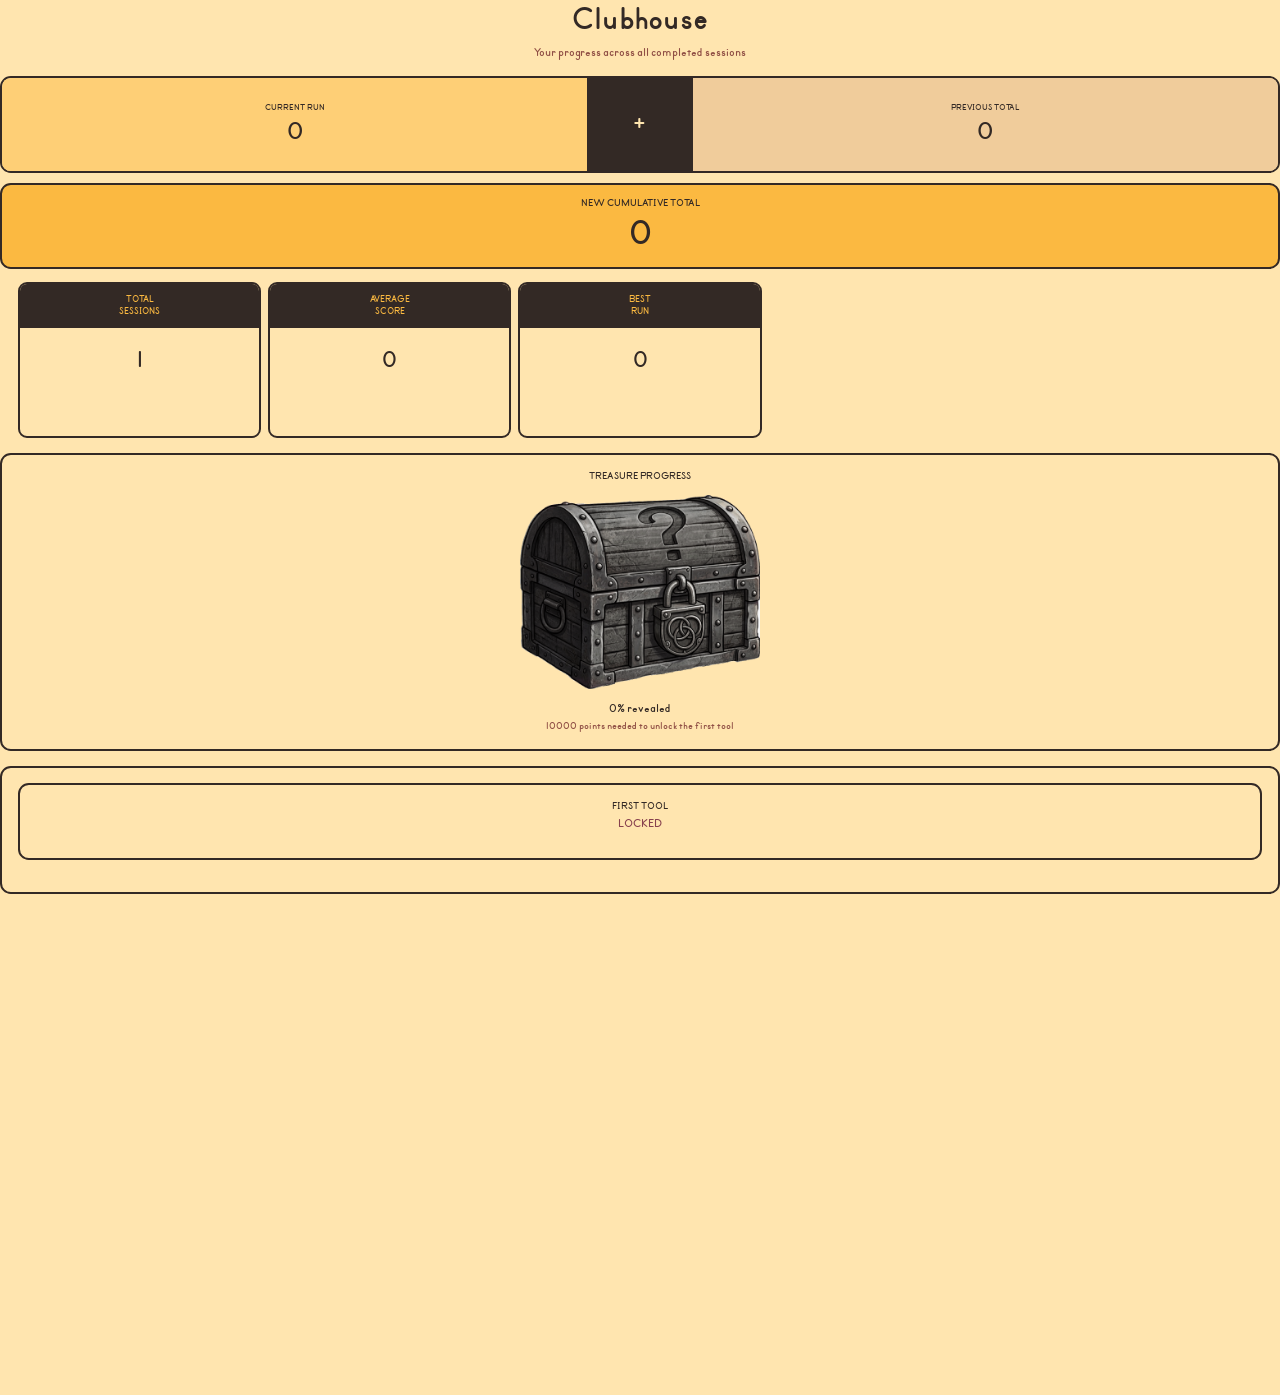
==== clubhouse.html @ 634c773b "meta-narrative" ====
<!DOCTYPE html>
<html lang="en">
<head>
    <meta charset="UTF-8">
    <title>Clubhouse</title>
    <meta name="description" content="Clubhouse Summary">
    <meta name="viewport" content="user-scalable=no, initial-scale=1.0, maximum-scale=1.0, width=device-width, viewport-fit=cover">
    <meta name="robots" content="noindex">

    <link rel="shortcut icon" href="#">
    <link rel="stylesheet" href="css/clubhouse.css">

    <link rel="preconnect" href="https://fonts.googleapis.com/">
    <link rel="preconnect" href="https://fonts.gstatic.com/" crossorigin>
    <link href="https://fonts.googleapis.com/css2?family=Patrick+Hand&display=swap" rel="stylesheet">
</head>
<body>

    <div class="content-wrapper">
<button class="button__exit button__exit--hidden" type="button">EXIT</button>

<p class="p-title">Clubhouse</p>
<p class="p-subtitle">Your progress across all completed sessions</p>

<div class="summary-card summary-card--hero summary-card--hero-compact">
    <div class="summary-hero-left">
        <p class="p-summary-label">CURRENT RUN</p>
        <p class="p-summary-value clubhouse-stat-finalScore">0</p>
    </div>

    <div class="summary-hero-center">
        <p class="p-summary-symbol">+</p>
    </div>

    <div class="summary-hero-right">
        <p class="p-summary-label">PREVIOUS TOTAL</p>
        <p class="p-summary-value clubhouse-stat-previousTotal">0</p>
    </div>
</div>

<div class="summary-card summary-card--result summary-card--result-compact">
    <p class="p-result-title">NEW CUMULATIVE TOTAL</p>
    <p class="p-result-score clubhouse-stat-newTotal">0</p>
</div>

<div class="stat-container">
    <div class="stat stat-sessions stat--hidden">
        <p class="p-debrief-title">TOTAL<br>SESSIONS</p>
        <p class="p-debrief-stat clubhouse-stat-totalSessions">0</p>
    </div>

    <div class="stat stat-average stat--hidden">
        <p class="p-debrief-title">AVERAGE<br>SCORE</p>
        <p class="p-debrief-stat clubhouse-stat-averageScore">0</p>
    </div>

    <div class="stat stat-best stat--hidden">
        <p class="p-debrief-title">BEST<br>RUN</p>
        <p class="p-debrief-stat clubhouse-stat-bestScore">0</p>
    </div>

    <div class="stat stat-streak stat--hidden">
        <p class="p-debrief-title">WIN<br>STREAK</p>
        <p class="p-debrief-stat clubhouse-stat-winStreak">0</p>
    </div>

    <div class="stat stat-rank stat--hidden">
        <p class="p-debrief-title">PLAYER<br>RANK</p>
        <p class="p-debrief-stat clubhouse-stat-rank">???</p>
    </div>
</div>

<!--<div class="character-panel">
    <p class="p-history-title">Chosen Character</p>
    <div class="character-display">
        <img
            id="clubhouse-character-image"
            class="clubhouse-character-image"
            src="../assets/player/default-character.png"
            alt="Chosen character"
        >
    </div>
</div>-->

<div class="summary-card treasure-card">
    <p class="p-result-title">TREASURE PROGRESS</p>

    <div class="treasure-visual">
        <img
            class="treasure-image"
            id="treasure-image"
            src="assets/website/clubhouse/100.png"
            alt="Treasure progress chest"
        >
    </div>

    <p class="treasure-progress-text">
        <span class="clubhouse-stat-progressPercent">0%</span>
        revealed
    </p>

    <p class="treasure-progress-subtext">
        <span class="clubhouse-stat-pointsToUnlock">10000</span>
        points needed to unlock the first tool
    </p>
</div>

<div class="summary-card unlock-card">
    <div class="tool-panel">
        <button
            class="button button--primary button-unlock-tool"
            type="button"
            style="display: none;"
        >
            UNLOCK TOOL
        </button>

        <div class="tool-display" style="display: none;">
            <img
                class="tool-image"
                src="assets/website/clubhouse/magnifying-glass.png"
                alt="Magnifying Glass tool"
            >
            <p class="tool-display-label">Magnifying Glass Ready</p>
        </div>
    </div>
<div class="clubhouse-cutscene clubhouse-cutscene--hidden" id="clubhouse-cutscene">
    <div class="clubhouse-cutscene__backdrop"></div>

    <img
        class="clubhouse-cutscene__background"
        id="clubhouse-cutscene-background"
        src=""
        alt=""
    >

    <img
        class="clubhouse-cutscene__character clubhouse-cutscene__character--hidden"
        id="clubhouse-cutscene-character"
        src=""
        alt=""
    >

    <img
        class="clubhouse-cutscene__tool clubhouse-cutscene__tool--hidden"
        id="clubhouse-cutscene-tool"
        src=""
        alt=""
    >

    <div class="clubhouse-cutscene__dialogue">
        <p class="clubhouse-cutscene__name" id="clubhouse-cutscene-name"></p>
        <p class="clubhouse-cutscene__text" id="clubhouse-cutscene-text"></p>
        <p class="clubhouse-cutscene__hint">Click to continue</p>
    </div>
</div>
<div class="summary-card unlock-card">
    <p class="p-result-title">FIRST TOOL</p>
    <p class="unlock-tool-status clubhouse-stat-unlockStatus">LOCKED</p>
</div>
            </div>

            <div class="score-container score-container--hidden">
                <div class="clubhouse-score-meter"></div>
            </div>

            <div class="medal-container medal-container--hidden">
                <div class="div-medal-container" id="div-medal-container-1">
                    <p class="p-debrief-title debrief-stat-rank debrief-stat-rank--light-brown clubhouse-rank-label-1">???</p>
                    <img class="img-medal img-medal--hidden" id="img-medal-1" src="assets/debrief/medal/medal-1-hidden.png" alt="Rank 1 medal">
                </div>

                <div class="div-medal-container" id="div-medal-container-2">
                    <p class="p-debrief-title debrief-stat-rank debrief-stat-rank--light-brown clubhouse-rank-label-2">???</p>
                    <img class="img-medal img-medal--hidden" id="img-medal-2" src="assets/debrief/medal/medal-2-hidden.png" alt="Rank 2 medal">
                </div>

                <div class="div-medal-container" id="div-medal-container-3">
                    <p class="p-debrief-title debrief-stat-rank debrief-stat-rank--light-brown clubhouse-rank-label-3">???</p>
                    <img class="img-medal img-medal--hidden" id="img-medal-3" src="assets/debrief/medal/medal-3-hidden.png" alt="Rank 3 medal">
                </div>

                <div class="div-medal-container" id="div-medal-container-4">
                    <p class="p-debrief-title debrief-stat-rank debrief-stat-rank--light-brown clubhouse-rank-label-4">???</p>
                    <img class="img-medal img-medal--hidden" id="img-medal-4" src="assets/debrief/medal/medal-4-hidden.png" alt="Rank 4 medal">
                </div>

                <div class="div-medal-container" id="div-medal-container-5">
                    <p class="p-debrief-title debrief-stat-rank debrief-stat-rank--light-brown clubhouse-rank-label-5">???</p>
                    <img class="img-medal img-medal--hidden" id="img-medal-5" src="assets/debrief/medal/medal-5-hidden.png" alt="Rank 5 medal">
                </div>
            </div>

            <div class="history-panel">
                <p class="p-history-title">Recent Score History</p>

                <div class="history-list">
                    <div class="history-row">
                        <p class="history-label">Session 1</p>
                        <p class="history-value clubhouse-history-score-1">0</p>
                    </div>
                    <div class="history-row">
                        <p class="history-label">Session 2</p>
                        <p class="history-value clubhouse-history-score-2">0</p>
                    </div>
                    <div class="history-row">
                        <p class="history-label">Session 3</p>
                        <p class="history-value clubhouse-history-score-3">0</p>
                    </div>
                    <div class="history-row">
                        <p class="history-label">Session 4</p>
                        <p class="history-value clubhouse-history-score-4">0</p>
                    </div>
                    <div class="history-row">
                        <p class="history-label">Session 5</p>
                        <p class="history-value clubhouse-history-score-5">0</p>
                    </div>
                </div>
            </div>

            <div class="action-container action-container--hidden">
                <button class="button button--primary button-save-score" type="button">SAVE SCORE</button>
                <button class="button button--primary button-save-exit" type="button">SAVE AND EXIT</button>
                <button class="button button--secondary button-continue" type="button">CONTINUE</button>
                <button class="button button--secondary button-reset-history" type="button">RESET TOTAL</button>
            </div>

        </section>

    </div>

    <div class="page-wrapper page-wrapper--visible"></div>

    <script src="js/unlock-cutscene.js"></script>
    <script src="js/clubhouse.js"></script>
</body>
</html>
---- css/clubhouse.css ----
:root {
    --white: 255, 255, 255;
    --black: 51, 41, 37;
    --off-white: 255, 229, 175;
    --gold: 251, 185, 65;
    --gold-light: 254, 207, 118;
    --off-black: 51, 41, 37;
    --yellow: 255, 207, 52;
    --red: 244, 23, 59;
    --yellow-dark: 238, 168, 44;
    --salmon-dark: 135, 65, 78;
    --salmon-light: 255, 179, 137;
    --salmon: 255, 94, 88;
    --metal-gray-light: 232, 217, 212;
    --metal-gray-medium: 164, 140, 141;
    --metal-gray-dark: 101, 83, 88;
    --screen-blue-content: 45, 230, 255;
    --screen-red-content: 255, 140, 175;
    --screen-green-content: 125, 255, 145;
    --screen-yellow-content: 255, 228, 176;
    --teal: 112, 183, 151;
    --teal-light: 193, 250, 200;
    --brown: 203, 145, 110;
    --brown-light: 240, 204, 155;
    --brown-dark: 144, 79, 69;
    --bbb-green: #00C4A4;
    --bbb-green-light: #68EDB8;
    --bbb-green-dark: #005556;
}

@font-face {
    font-family: "Primer Print Bold";
    src: url("../assets/fonts/primerPrint/primer_print_bold-webfont.woff2") format("woff2"),
         url("../assets/fonts/primerPrint/primer_print_bold-webfont.woff") format("woff");
    font-weight: normal;
    font-style: normal;
    font-display: swap;
}

* {
    margin: 0;
    padding: 0;
    box-sizing: border-box;
}

html,
body {
    width: 100%;
    min-height: 100%;
    background-color: rgba(var(--off-white), 1);
    overflow-x: hidden;
}

body {
    cursor: url("../assets/interface/cursor/pointer.png"), auto;
    cursor: -webkit-image-set(
        url("../assets/interface/cursor/pointer-1x.png") 1x,
        url("../assets/interface/cursor/pointer-2x.png") 2x
    ), auto;
}

button,
input {
    cursor: url("../assets/interface/cursor/pointer.png"), auto;
    cursor: -webkit-image-set(
        url("../assets/interface/cursor/pointer-1x.png") 1x,
        url("../assets/interface/cursor/pointer-2x.png") 2x
    ), auto;
    font-family: "Primer Print Bold", sans-serif;
}

p,
button {
    font-family: "Primer Print Bold", sans-serif;
    color: rgba(var(--off-black), 1);
}

.content-wrapper {
    width: 100vw;
    height: 100vh;
    height: calc(var(--vh, 1vh) * 100);
    position: relative;
    max-width: 180vh;
    margin: 0 auto;
}

.page-wrapper {
    position: absolute;
    inset: 0;
    z-index: 1;
    background-color: rgba(var(--off-black), 1);
    transition: opacity 1s;
    pointer-events: none;
}

.page-wrapper--visible {
    opacity: 1;
}

.page-wrapper--hidden {
    opacity: 0;
}

.clubhouse-container {
    width: 84%;
    height: calc(var(--vh, 1vh) * 100);
    position: absolute;
    top: 50%;
    left: 50%;
    transform: translate(-50%, -50%);
    overflow: hidden;
    padding: 1.8% 2.2% 1.8% 2.2%;
    border-radius: 2vmin;
}

.p-title {
    text-align: center;
    font-size: clamp(2rem, 3.1vw, 4rem);
    line-height: 1;
    margin-bottom: 0.35rem;
}

.p-subtitle {
    text-align: center;
    font-size: clamp(0.9rem, 1.15vw, 1.3rem);
    color: rgba(var(--brown-dark), 1);
    margin-bottom: 1rem;
}

.summary-card {
    width: 100%;
    background-color: rgba(var(--off-white), 1);
    border: 0.3vmin solid rgba(var(--off-black), 1);
    border-radius: 1.2vmin;
}

.summary-card--hero {
    display: grid;
    grid-template-columns: 1fr 0.18fr 1fr;
    align-items: stretch;
    overflow: hidden;
    margin-bottom: 0.9rem;
}

.summary-hero-left,
.summary-hero-right,
.summary-hero-center {
    display: flex;
    flex-direction: column;
    align-items: center;
    justify-content: center;
    min-height: 7.8rem;
    padding: 1rem 0.8rem;
    text-align: center;
}

.summary-hero-left {
    background-color: rgba(var(--gold-light), 1);
}

.summary-hero-center {
    background-color: rgba(var(--off-black), 1);
}

.summary-hero-right {
    background-color: rgba(var(--brown-light), 1);
}

.p-summary-label {
    font-size: clamp(0.78rem, 0.95vw, 1rem);
    margin-bottom: 0.25rem;
}

.p-summary-value {
    font-size: clamp(2rem, 4vw, 5rem);
    line-height: 0.95;
}

.p-summary-symbol {
    font-size: clamp(2rem, 3.5vw, 4rem);
    line-height: 1;
    color: rgba(var(--off-white), 1);
}

.summary-card--result {
    text-align: center;
    background-color: rgba(var(--gold), 1);
    padding: 0.9rem 1rem 1rem 1rem;
    margin-bottom: 0.95rem;
}

.p-result-title {
    font-size: clamp(0.9rem, 1.1vw, 1.2rem);
    margin-bottom: 0.2rem;
}

.p-result-score {
    font-size: clamp(2.4rem, 5vw, 6rem);
    line-height: 0.95;
}

.stat-container {
    width: 100%;
    display: flex;
    justify-content: center;
    gap: 0.55%;
    margin: 0.8rem auto 0.9rem auto;
}

.stat {
    width: 19%;
    min-height: 9.8rem;
    background-color: rgba(var(--off-white), 1);
    border: 0.3vmin solid rgba(var(--off-black), 1);
    border-radius: 1vmin;
    overflow: hidden;
    transition: transform 0.3s, opacity 0.3s;
}

.stat--hidden {
    opacity: 0;
    transform: translateY(-20%);
}

.stat--visible {
    opacity: 1;
    transform: translateY(0%);
}

.p-debrief-title {
    width: 100%;
    padding: 0.65rem 0.45rem;
    text-align: center;
    line-height: 0.95;
    color: rgba(var(--gold), 1);
    background-color: rgba(var(--off-black), 1);
    font-size: clamp(0.78rem, 0.95vw, 1.1rem);
}

.p-debrief-stat {
    width: 100%;
    padding: 1.2rem 0.4rem 0.9rem 0.4rem;
    text-align: center;
    font-size: clamp(1.45rem, 2.25vw, 2.8rem);
    line-height: 1;
}

.score-container {
    width: 92%;
    height: 1rem;
    position: relative;
    margin: 0.9rem auto 1rem auto;
    overflow: hidden;
    background-color: rgba(var(--off-black), 1);
    border: 0.35vmin solid rgba(var(--off-black), 1);
    border-radius: 2vmin;
    transition: transform 0.3s, opacity 0.3s;
}

.score-container--hidden {
    opacity: 0;
    transform: translateY(-180%);
}

.score-container--visible {
    opacity: 1;
    transform: translateY(0%);
}

.clubhouse-score-meter {
    position: absolute;
    inset: 0;
    width: 100%;
    height: 100%;
    background-color: rgba(var(--gold), 1);
    transform-origin: left center;
    transform: scaleX(0);
    transition: transform 1s linear;
}

.medal-container {
    width: 100%;
    min-height: 7rem;
    display: flex;
    justify-content: space-between;
    gap: 0.8%;
    margin-bottom: 0.95rem;
    transition: transform 0.3s, opacity 0.3s;
}

.medal-container--hidden {
    opacity: 0;
    transform: translateY(-20%);
}

.medal-container--visible {
    opacity: 1;
    transform: translateY(0%);
}

.div-medal-container {
    width: 19%;
    min-height: 7rem;
    padding: 0.2rem 0.35rem;
    text-align: center;
    transition: transform 0.2s;
}

.div-medal-container--hidden,
.div-medal-container--visible {
    transform: scale(1);
}

.div-medal-container--emphasis {
    transform: scale(1.1);
}

.debrief-stat-rank {
    text-align: center;
    font-size: clamp(0.72rem, 0.85vw, 0.95rem);
    margin-bottom: 0.3rem;
}

.debrief-stat-rank--light-brown {
    color: rgba(var(--metal-gray-dark), 1);
}

.debrief-stat-rank--black {
    color: rgba(var(--off-white), 1);
}

.img-medal {
    width: auto;
    max-width: 100%;
    height: 5rem;
    object-fit: contain;
}

.img-medal--hidden {
    opacity: 0.3;
}

.img-medal--visible {
    opacity: 1;
}

.history-panel {
    width: 100%;
    background-color: rgba(var(--metal-gray-light), 1);
    border: 0.3vmin solid rgba(var(--off-black), 1);
    border-radius: 1.2vmin;
    padding: 0.8rem 0.9rem;
    margin-bottom: 0.95rem;
}

.p-history-title {
    text-align: center;
    font-size: clamp(0.92rem, 1.1vw, 1.25rem);
    margin-bottom: 0.65rem;
}

.history-list {
    display: flex;
    flex-direction: column;
    gap: 0.45rem;
}

.history-row {
    display: flex;
    align-items: center;
    justify-content: space-between;
    padding: 0.5rem 0.8rem;
    background-color: rgba(var(--off-white), 1);
    border: 0.2vmin solid rgba(var(--off-black), 1);
    border-radius: 0.8vmin;
}

.history-label {
    font-size: clamp(0.82rem, 0.95vw, 1rem);
}

.history-value {
    font-size: clamp(0.95rem, 1.15vw, 1.2rem);
    color: rgba(var(--brown-dark), 1);
}

.action-container {
    width: 100%;
    display: flex;
    justify-content: center;
    gap: 0.75rem;
    transition: transform 0.3s, opacity 0.3s;
}

.action-container--hidden {
    opacity: 0;
    transform: translateY(25%);
}

.action-container--visible {
    opacity: 1;
    transform: translateY(0%);
}

.button {
    border: 0.25vmin solid rgba(var(--off-black), 1);
    border-radius: 1vmin;
    padding: 0.7rem 1.1rem;
    font-size: clamp(0.78rem, 0.95vw, 1rem);
    line-height: 1;
    background-color: rgba(var(--off-white), 1);
    color: rgba(var(--off-black), 1);
    transition: transform 0.08s, background-color 0.15s;
}

.button:hover {
    transform: translateY(-2%);
}

.button:active {
    transform: translateY(0%);
}

.button--primary {
    background-color: rgba(var(--gold), 1);
}

.button--primary:hover {
    background-color: rgba(var(--gold-light), 1);
}

.button--secondary {
    background-color: rgba(var(--brown-light), 1);
}

.button--secondary:hover {
    background-color: rgba(var(--off-white), 1);
}

.button__exit {
    position: absolute;
    top: 1vw;
    right: 1vw;
    z-index: 5;
    border: none;
    border-radius: 1vmin;
    padding: 0.45rem 0.8rem;
    background-color: rgba(var(--salmon), 1);
    color: rgba(var(--off-black), 1);
    font-family: "Primer Print Bold", sans-serif;
    font-size: clamp(0.72rem, 0.9vw, 0.95rem);
    transition: opacity 0.2s, background-color 0.15s;
}

.button__exit:hover {
    background-color: rgba(var(--salmon-light), 1);
}

.button__exit--hidden {
    opacity: 0;
}

.button__exit--visible {
    opacity: 1;
}

.div-rotate {
    display: none;
    position: absolute;
    inset: 0;
    z-index: 999;
    background-color: rgba(var(--off-white), 1);
}

.p-rotate {
    position: absolute;
    top: 45%;
    left: 50%;
    transform: translate(-50%, -50%);
    text-align: center;
    font-size: 6vw;
}
.treasure-card,
.unlock-card {
    text-align: center;
    padding: 0.9rem 1rem 1rem 1rem;
    margin-bottom: 0.95rem;
}

.treasure-visual {
    display: flex;
    justify-content: center;
    align-items: center;
    margin: 0.75rem 0;
}

.treasure-image {
    width: min(32vw, 260px);
    max-width: 100%;
    height: auto;
    object-fit: contain;
}

.treasure-progress-text {
    font-size: clamp(0.95rem, 1.2vw, 1.2rem);
    margin-bottom: 0.25rem;
}

.treasure-progress-subtext {
    font-size: clamp(0.8rem, 0.95vw, 1rem);
    color: rgba(var(--brown-dark), 1);
}

.unlock-tool-name {
    font-size: clamp(1.4rem, 2vw, 2rem);
    line-height: 1;
    margin: 0.35rem 0;
}

.unlock-tool-status {
    font-size: clamp(1rem, 1.4vw, 1.3rem);
}

.unlock-tool-status--locked {
    color: rgba(var(--salmon-dark), 1);
}

.unlock-tool-status--unlocked {
    color: rgba(var(--bbb-green-dark), 1);
}
.summary-card--hero-compact {
    margin-bottom: 0.65rem;
}

.summary-card--result-compact {
    padding: 0.65rem 0.9rem 0.7rem 0.9rem;
    margin-bottom: 0.75rem;
}

.summary-hero-left,
.summary-hero-right,
.summary-hero-center {
    min-height: 5.8rem;
    padding: 0.7rem 0.6rem;
}

.p-summary-label {
    font-size: clamp(0.7rem, 0.82vw, 0.92rem);
}

.p-summary-value {
    font-size: clamp(1.45rem, 2.5vw, 3rem);
}

.p-summary-symbol {
    font-size: clamp(1.5rem, 2.3vw, 2.8rem);
}

.p-result-title {
    font-size: clamp(0.82rem, 0.95vw, 1.05rem);
}

.p-result-score {
    font-size: clamp(1.9rem, 3.5vw, 4rem);
}
/*
.character-panel {
    width: 100%;
    background-color: rgba(var(--off-white), 1);
    border: 0.3vmin solid rgba(var(--off-black), 1);
    border-radius: 1.2vmin;
    padding: 0.8rem 0.9rem;
    margin-bottom: 0.95rem;
    text-align: center;
}

.character-display {
    display: flex;
    justify-content: center;
    align-items: center;
}

.clubhouse-character-image {
    width: min(20vw, 180px);
    max-width: 100%;
    height: auto;
    object-fit: contain;
}

.treasure-card,
.unlock-card {
    text-align: center;
    padding: 0.9rem 1rem 1rem 1rem;
    margin-bottom: 0.95rem;
}
*/
.treasure-visual {
    display: flex;
    justify-content: center;
    align-items: center;
    margin: 0.75rem 0;
}

.treasure-image {
    width: min(30vw, 240px);
    max-width: 100%;
    height: auto;
    object-fit: contain;
}

.treasure-progress-text {
    font-size: clamp(0.95rem, 1.1vw, 1.15rem);
    margin-bottom: 0.2rem;
}

.treasure-progress-subtext {
    font-size: clamp(0.8rem, 0.92vw, 0.98rem);
    color: rgba(var(--brown-dark), 1);
}

.unlock-tool-name {
    font-size: clamp(1.2rem, 1.7vw, 1.8rem);
    line-height: 1;
    margin: 0.35rem 0;
}

.unlock-tool-status {
    font-size: clamp(0.95rem, 1.1vw, 1.2rem);
    margin-bottom: 0.7rem;
}

.unlock-tool-status--locked {
    color: rgba(var(--salmon-dark), 1);
}

.unlock-tool-status--ready {
    color: rgba(var(--gold), 1);
}

.unlock-tool-status--unlocked {
    color: rgba(var(--bbb-green-dark), 1);
}

.tool-panel {
    display: flex;
    flex-direction: column;
    align-items: center;
    gap: 0.6rem;
}

.tool-display {
    display: flex;
    flex-direction: column;
    align-items: center;
    gap: 0.35rem;
}

.tool-image {
    width: min(12vw, 100px);
    max-width: 100%;
    height: auto;
    object-fit: contain;
}

.tool-display-label {
    font-size: clamp(0.82rem, 0.92vw, 1rem);
}

.clubhouse-cutscene {
    position: fixed;
    inset: 0;
    z-index: 9999;
    display: flex;
    align-items: flex-end;
    justify-content: center;
    overflow: hidden;
    opacity: 1;
    transition: opacity 0.25s ease;
}

.clubhouse-cutscene--hidden {
    opacity: 0;
    pointer-events: none;
}

.clubhouse-cutscene__backdrop {
    position: absolute;
    inset: 0;
    background: rgba(0, 0, 0, 0.8);
}

.clubhouse-cutscene__background {
    position: absolute;
    inset: 0;
    width: 100%;
    height: 100%;
    object-fit: cover;
    opacity: 100;
}

.clubhouse-cutscene__character {
    position: absolute;
    bottom: 10%;
    right: 40%;
    max-height: 58%;
    max-width: 36%;
    object-fit: contain;
    transition: transform 0.25s ease, opacity 0.25s ease;
}

.clubhouse-cutscene__character--hidden {
    opacity: 0;
    transform: translateY(30px);
}

.clubhouse-cutscene__dialogue {
    position: relative;
    z-index: 2;
    width: min(92vw, 980px);
    margin-bottom: 3vh;
    background-color: rgba(var(--off-white), 0.98);
    border: 0.35vmin solid rgba(var(--off-black), 1);
    border-radius: 1.2vmin;
    padding: 1rem 1.1rem 0.9rem 1.1rem;
    box-shadow: 0 0.8rem 2rem rgba(0, 0, 0, 0.3);
}

.clubhouse-cutscene__name {
    font-size: clamp(1.95rem, 1.2vw, 1.25rem);
    margin-bottom: 0.35rem;
    color: rgba(var(--teal), 1);
}

.clubhouse-cutscene__text {
    font-size: clamp(1.1rem, 1.55vw, 1.5rem);
    line-height: 1.3;
    min-height: 4.5rem;
}

.clubhouse-cutscene__hint {
    margin-top: 0.55rem;
    font-size: clamp(1.98rem, 1.95vw, 1.92rem);
    color: rgba(var(--brown-dark), 1);
    opacity: 100;
    text-align: right;
}
.clubhouse-cutscene__tool {
    position: absolute;
    bottom: 22%;
    left: 10%;
    max-height: 28%;
    max-width: 22%;
    object-fit: contain;
    transition: transform 0.25s ease;
    filter: drop-shadow(0 0.6rem 1.2rem rgba(0, 0, 0, 0.35));
}

.clubhouse-cutscene__tool--hidden {
    opacity: 0;
    transform: scale(0.85);
}

@media (max-aspect-ratio: 1 / 1) {
    .div-rotate {
        display: block;
    }
}

@media screen and (orientation: landscape) and (max-height: 700px) {
    .clubhouse-container {
        transform: translate(-50%, -50%) scale(0.92);
    }
}

@media screen and (orientation: landscape) and (max-height: 560px) {
    .clubhouse-container {
        transform: translate(-50%, -50%) scale(0.84);
    }
}
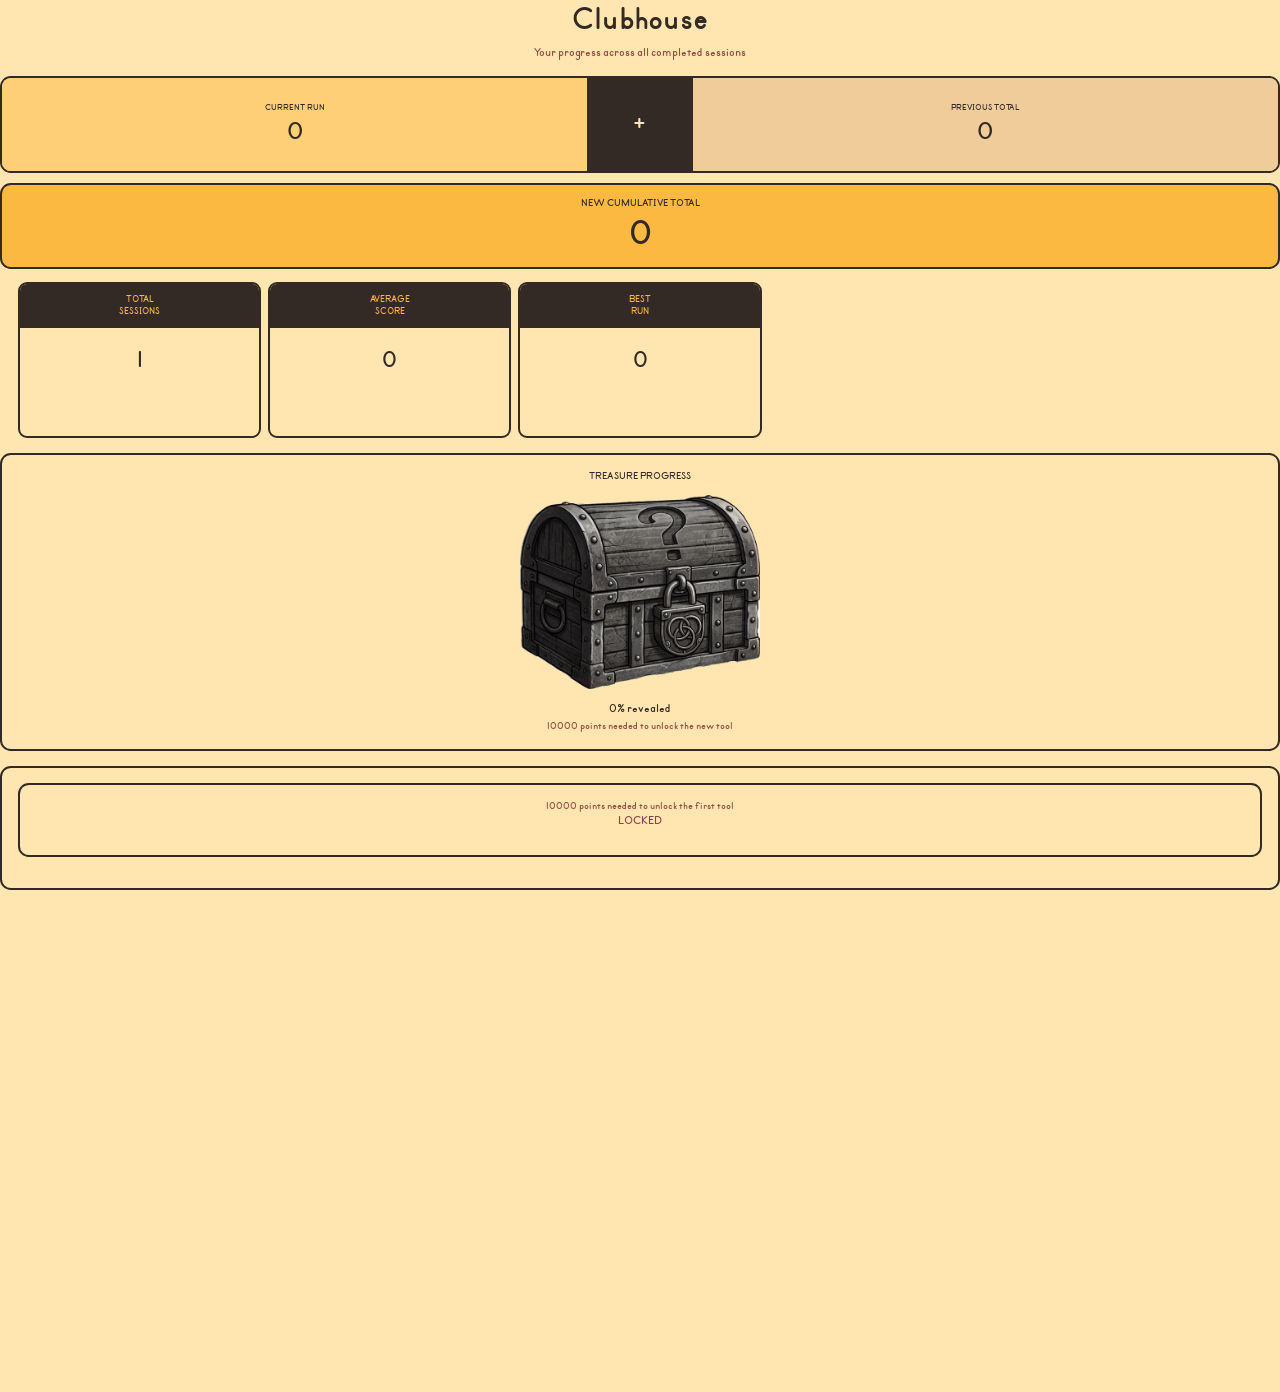
==== commit 4992c75e: "Meta-narrative-encoded" ====
--- a/clubhouse.html
+++ b/clubhouse.html
@@ -101,7 +101,7 @@
 
     <p class="treasure-progress-subtext">
         <span class="clubhouse-stat-pointsToUnlock">10000</span>
-        points needed to unlock the first tool
+        points needed to unlock the new tool
     </p>
 </div>
 
@@ -116,14 +116,28 @@
         </button>
 
         <div class="tool-display" style="display: none;">
+    <div class="tool-bench">
+        <div class="tool-bench-item">
             <img
                 class="tool-image"
                 src="assets/website/clubhouse/magnifying-glass.png"
                 alt="Magnifying Glass tool"
             >
-            <p class="tool-display-label">Magnifying Glass Ready</p>
+            <p class="tool-display-label">Magnifying Glass</p>
         </div>
-    </div>
+
+        <div class="tool-bench-item" id="decoder-bench-item" style="display: none;">
+            <img
+                class="tool-image"
+                src="assets/website/clubhouse/decoder.png"
+                alt="Decoder reference"
+            >
+            <p class="tool-display-label">Decoder</p>
+            <p class="tool-display-sublabel">Book, Chapter, Verse, Word</p>
+        </div>
+    </div>
+</div>
+</div>
 <div class="clubhouse-cutscene clubhouse-cutscene--hidden" id="clubhouse-cutscene">
     <div class="clubhouse-cutscene__backdrop"></div>
 
@@ -151,11 +165,14 @@
     <div class="clubhouse-cutscene__dialogue">
         <p class="clubhouse-cutscene__name" id="clubhouse-cutscene-name"></p>
         <p class="clubhouse-cutscene__text" id="clubhouse-cutscene-text"></p>
-        <p class="clubhouse-cutscene__hint">Click to continue</p>
+        <p class="clubhouse-cutscene__hint">Click to continue ➡ </p>
     </div>
 </div>
 <div class="summary-card unlock-card">
-    <p class="p-result-title">FIRST TOOL</p>
+   <p class="treasure-progress-subtext">
+    <span class="clubhouse-stat-pointsToUnlock">10000</span>
+    <span class="clubhouse-progress-copy">points needed to unlock the new tool</span>
+</p>
     <p class="unlock-tool-status clubhouse-stat-unlockStatus">LOCKED</p>
 </div>
             </div>
--- a/css/clubhouse.css
+++ b/css/clubhouse.css
@@ -665,7 +665,28 @@
 .tool-display-label {
     font-size: clamp(0.82rem, 0.92vw, 1rem);
 }
-
+.tool-bench {
+    display: flex;
+    align-items: flex-start;
+    justify-content: center;
+    gap: 1.2rem;
+    flex-wrap: wrap;
+}
+
+.tool-bench-item {
+    display: flex;
+    flex-direction: column;
+    align-items: center;
+    gap: 0.25rem;
+    text-align: center;
+    max-width: 160px;
+}
+
+.tool-display-sublabel {
+    font-size: clamp(0.72rem, 0.82vw, 0.9rem);
+    line-height: 1.15;
+    color: rgba(var(--brown-dark), 1);
+}
 .clubhouse-cutscene {
     position: fixed;
     inset: 0;
